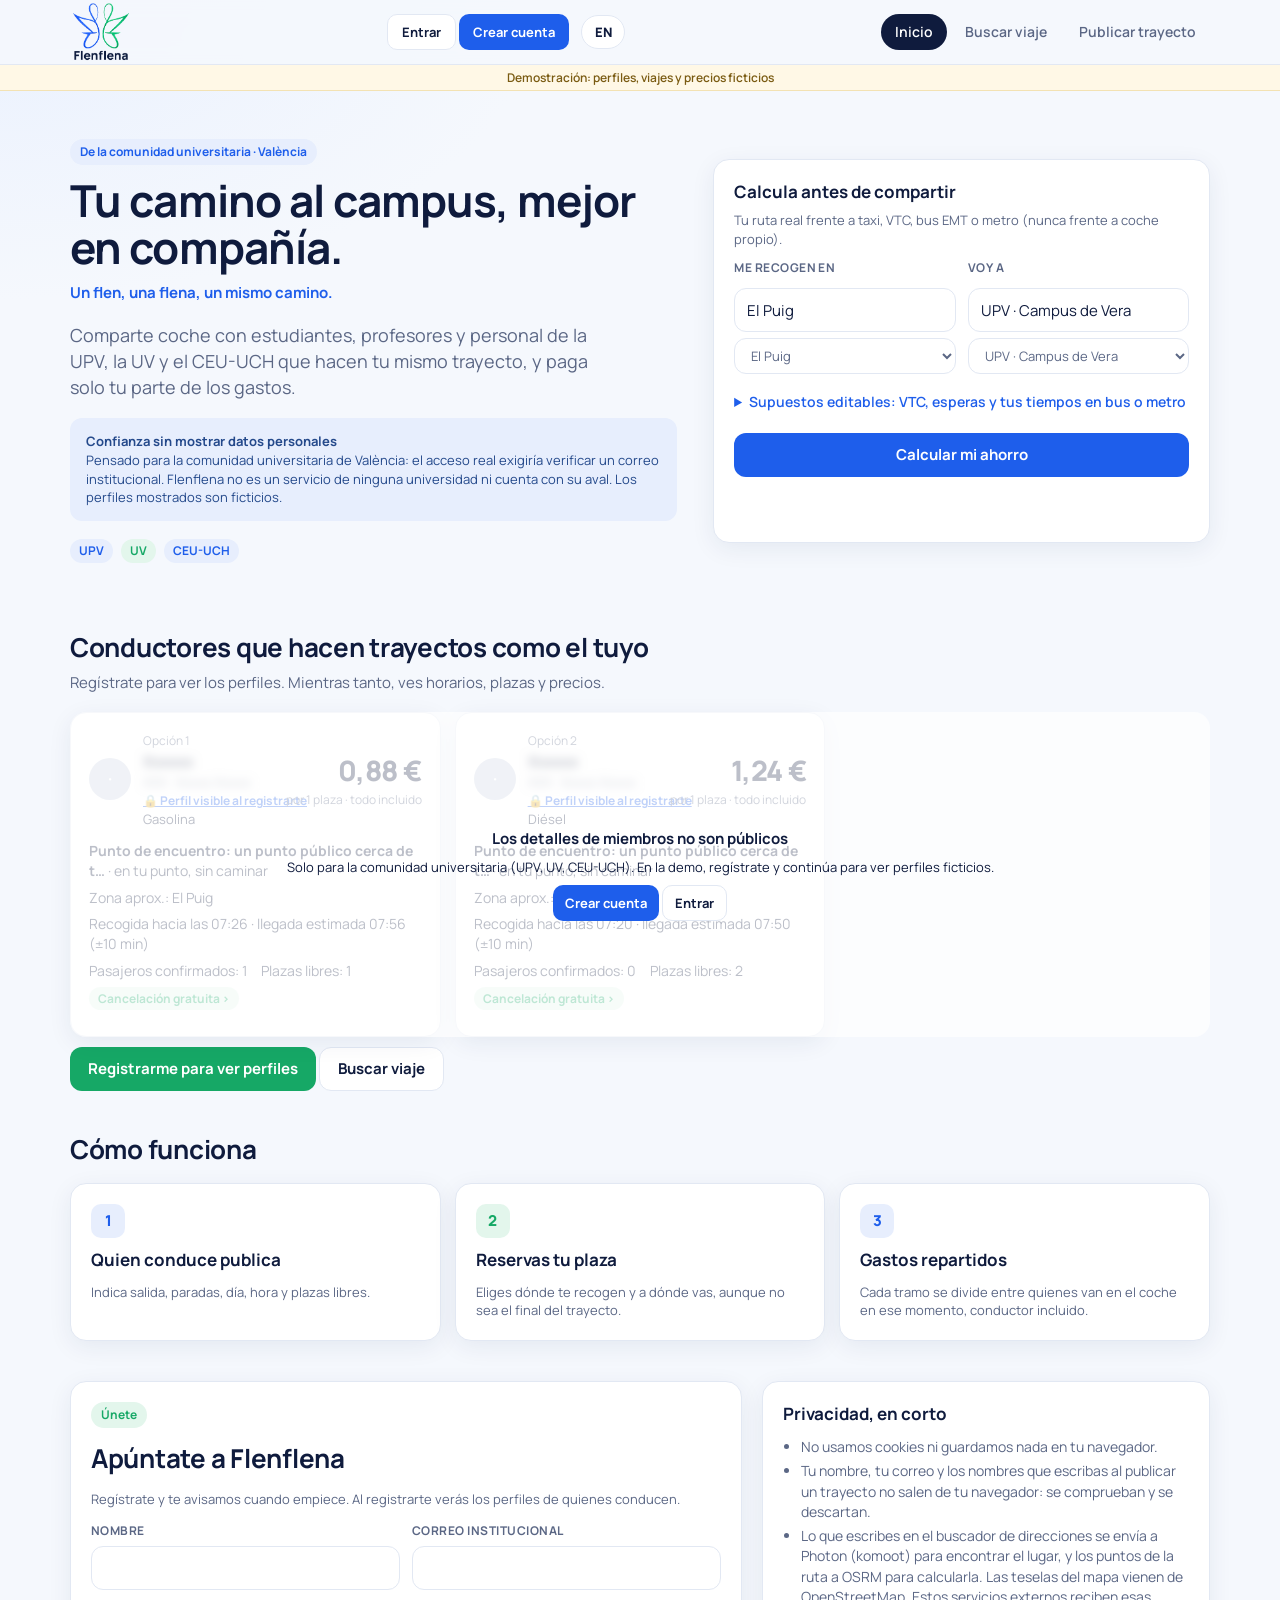
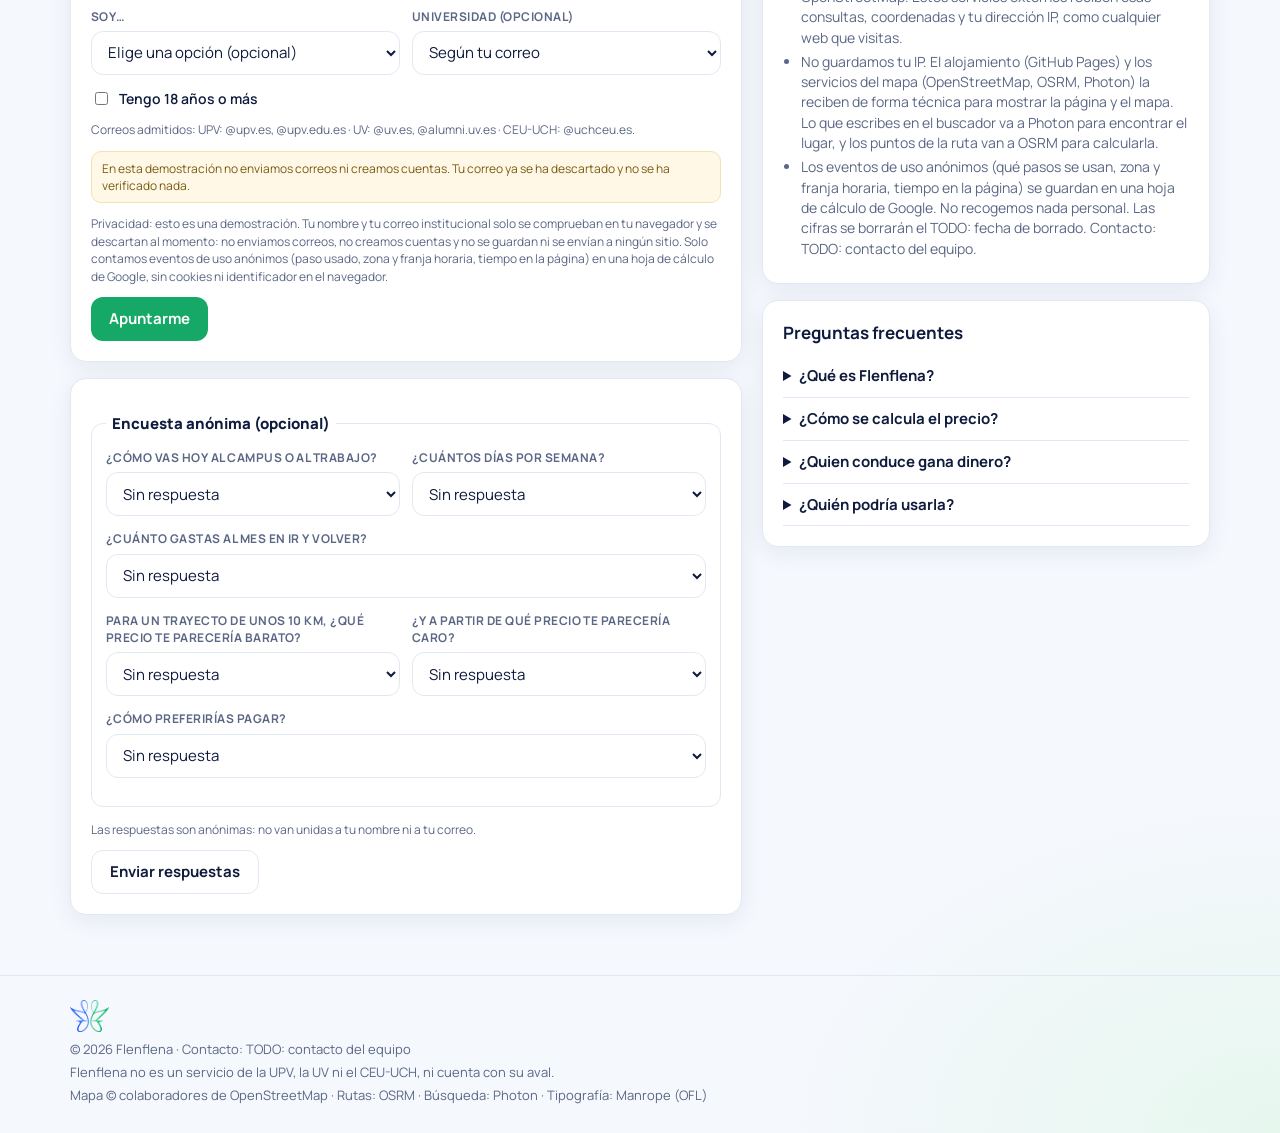
==== v3/index.html @ 14a5061c "Add v3 (simulated institutional sign-up, v2 metrics); remove v5 and v6" ====
<!DOCTYPE html>
<html lang="es">
<head>
<meta charset="utf-8">
<meta name="viewport" content="width=device-width, initial-scale=1">
<title>Flenflena · coche compartido universitario en València</title>
<link rel="icon" href="assets/flenflena_logo_v7.png" type="image/png">
<meta name="description" content="Comparte coche con la comunidad universitaria de la UPV, la UV y el CEU-UCH y paga solo tu parte del trayecto.">
<meta name="robots" content="noindex">
<meta name="referrer" content="strict-origin-when-cross-origin">
<link rel="stylesheet" href="assets/vendor/leaflet/leaflet.css">
<link rel="stylesheet" href="css/styles.css">
</head>
<body>

<div class="top">
  <header class="nav">
    <div class="wrap">
      <a class="brand" href="#inicio" aria-label="Flenflena">
        <img src="assets/flenflena_logo_v7_wordmark.png" alt="Flenflena" class="wm" width="62" height="62">
      </a>
      <div class="acct">
        <span id="acct-off"><button class="btn ghost sm" id="btn-login" type="button" data-i18n="login"></button> <button class="btn sm" id="btn-signup" type="button" data-i18n="signup"></button></span>
        <span id="acct-on" hidden><span class="chip g" data-i18n="session_demo"></span> <button class="btn ghost sm" id="btn-logout" type="button" data-i18n="logout"></button></span>
      </div>
      <button class="lang" id="langBtn" type="button"></button>
      <nav aria-label="Secciones">
        <a href="#inicio" data-v="inicio"><span class="long" data-i18n="nav_home"></span><span class="short" data-i18n="nav_home_s"></span></a>
        <a href="#buscar" data-v="buscar"><span class="long" data-i18n="nav_search"></span><span class="short" data-i18n="nav_search_s"></span></a>
        <a href="#publicar" data-v="publicar"><span class="long" data-i18n="nav_publish"></span><span class="short" data-i18n="nav_publish_s"></span></a>
      </nav>
    </div>
  </header>
  <div class="demobar"><div class="wrap" data-i18n="demo_label"></div></div>
</div>

<main>
<!-- ============ INICIO (visitantes) ============ -->
<section class="view" id="v-inicio">
  <div class="wrap">
    <div class="hero">
      <div>
        <span class="eyebrow" data-i18n="eyebrow"></span>
        <h1 data-i18n-html="hero_title"></h1>
        <p class="tagline" data-i18n-html="tagline"></p>
        <p class="lead" id="heroLead"></p>
        <div class="trustbox"><b data-i18n="trust_t"></b><br><span data-i18n="trust"></span></div>
        <div class="unis"><span class="chip">UPV</span><span class="chip g">UV</span><span class="chip">CEU-UCH</span></div>
      </div>
      <div class="card pad" id="calc">
        <h3 data-i18n="sv_title"></h3>
        <p class="small muted" style="margin:-4px 0 10px" data-i18n="sv_sub"></p>
        <div class="row">
          <div class="field addr"><label for="h-from" data-i18n="pick_me"></label>
            <input type="text" id="h-from" data-i18n-ph="ph_place" autocomplete="off" role="combobox" aria-autocomplete="list" aria-expanded="false">
            <select id="h-from-q" aria-label="Lugares frecuentes"></select></div>
          <div class="field addr"><label for="h-to" data-i18n="go_to"></label>
            <input type="text" id="h-to" data-i18n-ph="ph_place" autocomplete="off" role="combobox" aria-autocomplete="list" aria-expanded="false">
            <select id="h-to-q" aria-label="Lugares frecuentes"></select></div>
        </div>
        <details class="opt"><summary data-i18n="sv_opt"></summary>
          <div class="row3">
            <div class="field"><label for="h-vtc" data-i18n="sv_vtc_in"></label><input type="number" id="h-vtc" min="0" max="200" step="0.5" inputmode="decimal"></div>
            <div class="field"><label for="h-vtccoef" data-i18n="sv_vtc_coef"></label><input type="number" id="h-vtccoef" min="0.2" max="5" step="0.05" inputmode="decimal"></div>
            <div class="field"><label for="h-vtcwait" data-i18n="sv_vtc_wait"></label><input type="number" id="h-vtcwait" min="0" max="60" step="1" inputmode="numeric"></div>
            <div class="field"><label for="h-taxiwait" data-i18n="sv_taxi_wait"></label><input type="number" id="h-taxiwait" min="0" max="60" step="1" inputmode="numeric"></div>
            <div class="field"><label for="h-flenwait" data-i18n="sv_flen_wait"></label><input type="number" id="h-flenwait" min="0" max="60" step="1" inputmode="numeric"></div>
            <div class="field"><label for="h-emtmin" data-i18n="sv_emt_min"></label><input type="number" id="h-emtmin" min="1" max="240" step="1" inputmode="numeric"></div>
            <div class="field"><label for="h-metromin" data-i18n="sv_metro_min"></label><input type="number" id="h-metromin" min="1" max="240" step="1" inputmode="numeric"></div>
          </div>
        </details>
        <button class="btn block" id="h-calc" type="button" data-i18n="sv_btn"></button>
        <div class="status" id="h-status" aria-live="polite"></div>
        <div class="headline" id="h-head" aria-live="polite"></div>
        <div class="tiles" id="h-tiles" role="radiogroup"></div>
        <div id="h-out"></div>
      </div>
    </div>

    <h2 style="margin-top:36px" data-i18n="pv_title"></h2>
    <p class="sub" data-i18n="pv_sub"></p>
    <div class="lockwrap"><div class="preview" id="h-preview"></div>
      <div class="overlay" id="h-overlay"><b data-i18n="ov_t"></b><span class="small" data-i18n="ov_d"></span><span><button class="btn sm" type="button" data-act="signup" data-i18n="signup"></button> <button class="btn ghost sm" type="button" data-act="login" data-i18n="login"></button></span></div></div>
    <p style="margin-top:10px"><a class="btn g" href="#join" id="pv-join" data-i18n="pv_cta"></a> <a class="btn ghost" href="#buscar" data-i18n="pv_search"></a></p>

    <h2 style="margin-top:40px" data-i18n="how_title"></h2>
    <div class="steps">
      <div class="card pad step"><div class="k">1</div><h3 data-i18n="how1_t"></h3><p class="small muted" style="margin:0" data-i18n="how1_d"></p></div>
      <div class="card pad step"><div class="k">2</div><h3 data-i18n="how2_t"></h3><p class="small muted" style="margin:0" data-i18n="how2_d"></p></div>
      <div class="card pad step"><div class="k">3</div><h3 data-i18n="how3_t"></h3><p class="small muted" style="margin:0" data-i18n="how3_d"></p></div>
    </div>
    <div class="two">
      <div>
      <div class="card pad" id="join">
        <span class="eyebrow g" data-i18n="join_eyebrow"></span>
        <h2 data-i18n="join_title"></h2>
        <p class="small muted" data-i18n="join_sub"></p>
        <form id="joinForm" novalidate autocomplete="off">
          <div class="row">
            <div class="field"><label for="f-name" data-i18n="f_name"></label><input type="text" id="f-name" maxlength="80"><div class="err" id="e-name"></div></div>
            <div class="field"><label for="f-email" data-i18n="f_email_inst"></label><input type="email" id="f-email" maxlength="120"><div class="err" id="e-email"></div></div>
          </div>
          <div class="row">
            <div class="field"><label for="f-role" data-i18n="f_role"></label>
              <select id="f-role"><option value="" data-i18n="role_none"></option><option value="student" data-i18n="role_student"></option><option value="lecturer" data-i18n="role_teacher"></option><option value="staff" data-i18n="role_staff"></option><option value="na" data-i18n="role_na"></option></select></div>
            <div class="field"><label for="f-uni" data-i18n="f_uni"></label>
              <select id="f-uni"><option value="" data-i18n="uni_auto"></option><option value="upv">UPV</option><option value="uv">UV</option><option value="ceu">CEU-UCH</option></select></div>
          </div>
          <label class="check"><input type="checkbox" id="f-adult"> <span data-i18n="f_adult"></span></label>
          <div class="err" id="e-adult"></div>

          <p class="tiny muted" id="allow-list"></p>
          <p class="tiny policy" data-i18n="vf_demo"></p>
          <p class="tiny muted" data-i18n="join_privacy"></p>
          <button class="btn g" type="submit" data-i18n="submit"></button>
        </form>
</div>
        <div class="card pad" id="encuesta" style="margin-top:16px">
        <form id="surveyForm" novalidate autocomplete="off">
          <fieldset>
            <legend data-i18n="survey_title"></legend>
            <div class="row">
              <div class="field"><label for="q-mode" data-i18n="q_mode"></label>
                <select id="q-mode"><option value="" data-i18n="any"></option><option value="car_alone" data-i18n="mode_car_alone"></option><option value="car_shared" data-i18n="mode_car_shared"></option><option value="metro" data-i18n="mode_metro"></option><option value="bus" data-i18n="mode_bus"></option><option value="bike" data-i18n="mode_bike"></option><option value="walk" data-i18n="mode_walk"></option><option value="other" data-i18n="mode_other"></option></select></div>
              <div class="field"><label for="q-days" data-i18n="q_days"></label>
                <select id="q-days"><option value="" data-i18n="any"></option><option>1</option><option>2</option><option>3</option><option>4</option><option>5</option><option>6</option><option>7</option></select></div>
            </div>
            <div class="field"><label for="q-spend" data-i18n="q_spend"></label>
              <select id="q-spend"><option value="" data-i18n="any"></option><option value="lt20" data-i18n="spend_lt20"></option><option value="20_40" data-i18n="spend_20_40"></option><option value="40_70" data-i18n="spend_40_70"></option><option value="70_100" data-i18n="spend_70_100"></option><option value="gt100" data-i18n="spend_gt100"></option><option value="dk" data-i18n="spend_dk"></option></select></div>
            <div class="row">
              <div class="field"><label for="q-cheap" data-i18n="q_cheap"></label>
                <select id="q-cheap" class="pricesel"></select></div>
              <div class="field"><label for="q-exp" data-i18n="q_expensive"></label>
                <select id="q-exp" class="pricesel"></select></div>
            </div>
            <div class="field"><label for="q-pay" data-i18n="q_pay"></label>
              <select id="q-pay"><option value="" data-i18n="any"></option><option value="trip" data-i18n="pay_trip"></option><option value="pass" data-i18n="pay_pass"></option><option value="any" data-i18n="pay_any"></option></select></div>
          </fieldset>
          <p class="tiny muted" data-i18n="survey_note"></p>
          <button class="btn ghost" type="submit" data-i18n="survey_submit"></button>
          <div class="ok" id="s-thanks" hidden data-i18n="survey_thanks"></div>
        </form>
        </div>
      </div>
      <div>
        <div class="card pad privacy" id="privacidad">
          <h3 data-i18n="privacy_title"></h3>
          <ul><li data-i18n="p1"></li><li data-i18n="p2"></li><li data-i18n="p3"></li><li data-i18n="p4"></li><li data-i18n="p5"></li></ul>
        </div>
        <div class="card pad faq" style="margin-top:16px">
          <h3 data-i18n="faq_title"></h3>
          <details><summary data-i18n="faq1_q"></summary><p data-i18n="faq1_a"></p></details>
          <details><summary data-i18n="faq2_q"></summary><p data-i18n="faq2_a"></p></details>
          <details><summary data-i18n="faq3_q"></summary><p data-i18n="faq3_a"></p></details>
          <details><summary data-i18n="faq4_q"></summary><p data-i18n="faq4_a"></p></details>
        </div>
      </div>
    </div>
  </div>
</section>

<!-- ============ BUSCAR ============ -->
<section class="view" id="v-buscar">
  <div class="wrap">
    <span class="eyebrow g" data-i18n="rider"></span>
    <h2 data-i18n="s_title"></h2>
    <p class="sub" data-i18n="s_sub"></p>
    <div class="card pad">
      <div class="searchbar">
        <div class="field addr" data-addr="s-from"><label for="s-from" data-i18n="pick_me"></label>
          <input type="text" id="s-from" data-i18n-ph="ph_place" autocomplete="off" role="combobox" aria-autocomplete="list" aria-expanded="false">
          <select id="s-from-q" aria-label="Lugares frecuentes"></select></div>
        <div class="field addr" data-addr="s-to"><label for="s-to" data-i18n="go_to"></label>
          <input type="text" id="s-to" data-i18n-ph="ph_place" autocomplete="off" role="combobox" aria-autocomplete="list" aria-expanded="false">
          <select id="s-to-q" aria-label="Lugares frecuentes"></select></div>
      </div>
      <div class="searchbar2">
        <div class="field"><label for="s-date" data-i18n="date"></label><input type="date" id="s-date"></div>
        <div class="field"><label for="s-mode" data-i18n="time_mode"></label><select id="s-mode"><option value="arrive" data-i18n="mode_arrive"></option><option value="depart" data-i18n="mode_depart"></option></select></div>
        <div class="field"><label for="s-time" data-i18n="time"></label><input type="time" id="s-time" value="08:00" step="300"></div>
        <div class="field"><label for="s-seats" data-i18n="seats"></label><select id="s-seats"><option>1</option><option>2</option><option>3</option></select></div>
        <button class="btn" id="s-go" type="button" data-i18n="search"></button>
      </div>
      <p class="tiny muted" id="s-modenote" style="margin:4px 0 0"></p>
      <div class="repeat">
        <label class="check"><input type="checkbox" id="s-repeat"> <span data-i18n="repeat"></span></label>
        <div id="s-repeat-box" hidden>
          <div class="row">
            <div class="field"><label for="s-rfrom" data-i18n="r_from"></label><input type="date" id="s-rfrom"></div>
            <div class="field"><label for="s-rto" data-i18n="r_to"></label><input type="date" id="s-rto"></div>
          </div>
          <div class="days" id="s-days"></div>
          <p class="tiny muted" id="s-rsum"></p>
        </div>
      </div>
      <div class="filters"><button type="button" class="chipbtn" id="s-women" aria-pressed="false" data-i18n="f_women"></button> <span class="tiny muted" data-i18n="f_women_note"></span></div>
      <div class="clickset"><span data-i18n="click_sets"></span>
        <label><input type="radio" name="s-click" value="from" checked> <span data-i18n="pickup"></span></label>
        <label><input type="radio" name="s-click" value="to"> <span data-i18n="destination"></span></label>
      </div>
      <div class="status" id="s-status" aria-live="polite"></div>
    </div>

    <div class="grid2 buscar" style="margin-top:20px">
      <div class="col-results">
        <div id="s-summary" class="small muted"></div>
        <div class="card pad lockbar" id="s-lockbar"><b data-i18n="ov_t"></b> <span class="small" data-i18n="ov_d"></span> <button class="btn sm" type="button" data-act="signup" data-i18n="signup"></button> <button class="btn ghost sm" type="button" data-act="login" data-i18n="login"></button></div>
        <div class="results" id="results"></div>
      </div>
      <div class="sticky">
        <div class="card pad" id="s-mapcard">
          <h3 id="map-title" data-i18n="map_title"></h3>
          <div id="s-map" class="mapbox"></div>
          <div class="legend">
            <span><i class="dot" style="background:var(--ink)"></i><span data-i18n="lg_driver"></span></span>
            <span><i class="dot" style="background:var(--green)"></i><span data-i18n="lg_pickups"></span></span>
            <span><i class="dot" style="background:var(--orange)"></i><span data-i18n="lg_you"></span></span>
            <span><i class="dot" style="background:var(--blue)"></i><span data-i18n="lg_dest"></span></span>
          </div>
          <div class="tiny muted" id="s-routing" style="margin-top:6px"></div>
        </div>
        <div class="card pad" id="s-break" style="margin-top:16px"></div>
      </div>
    </div>
  </div>
</section>

<!-- ============ PUBLICAR ============ -->
<section class="view" id="v-publicar">
  <div class="wrap">
    <span class="eyebrow" data-i18n="driver"></span>
    <h2 data-i18n="p_title"></h2>
    <p class="sub" data-i18n="p_sub"></p>

    <div class="grid2 publicar">
      <div class="col-left">
        <div class="card pad" id="p-card1">
          <h3 data-i18n="p_step1"></h3>
          <div class="stoplist" id="p-stops"></div>
          <button class="btn ghost sm" id="p-addstop" type="button" style="margin-top:10px" data-i18n="p_addstop"></button>
          <div class="clickset"><label for="p-click" data-i18n="click_sets"></label><select id="p-click"></select></div>
          <div class="row" style="margin-top:16px">
            <div class="field"><label for="p-time" data-i18n="depart_at"></label><input type="time" id="p-time" value="07:45" step="300"></div>
            <div class="field"><label for="p-cap" data-i18n="p_cap"></label><select id="p-cap"><option>1</option><option>2</option><option selected>3</option><option>4</option></select></div>
          </div>
          <div class="row">
            <div class="field"><label for="p-date" data-i18n="date"></label><input type="date" id="p-date"></div>
            <div class="field"><label for="p-car" data-i18n="drivetrain"></label><select id="p-car" class="carsel"></select></div>
          </div>
          <div class="status" id="p-status" aria-live="polite"></div>
        </div>

        <div class="card pad" style="margin-top:16px" id="p-card2">
          <h3 data-i18n="p_step2"></h3>
          <p class="small muted" style="margin:-4px 0 12px" data-i18n="p_step2_sub"></p>
          <div class="paxrow tiny muted" style="font-weight:700;text-transform:uppercase;margin-bottom:6px"><span data-i18n="p_name"></span><span data-i18n="p_up"></span><span data-i18n="p_down"></span><span></span></div>
          <div class="stoplist" id="p-pax"></div>
          <button class="btn ghost sm" id="p-addpax" type="button" style="margin-top:10px" data-i18n="p_addpax"></button>
          <div id="p-warn"></div>
        </div>

        <div class="card pad" style="margin-top:16px" id="p-card3">
          <h3 data-i18n="p_step3"></h3>
          <div class="legs" id="p-legs"></div>
        </div>
      </div>

      <div class="sticky">
        <div class="card pad" id="p-mapcard">
          <h3 data-i18n="p_map"></h3>
          <div id="p-map" class="mapbox"></div>
          <div class="tiny muted" id="p-routing" style="margin-top:6px"></div>
        </div>
        <div class="card pad" style="margin-top:16px" id="p-break"></div>
        <button class="btn g block" id="p-publish" type="button" style="margin-top:16px" data-i18n="p_publish"></button>
      </div>
    </div>
  </div>
</section>

</main>

<footer><div class="wrap">
  <img src="assets/flenflena_logo_v7.png" alt="Flenflena" class="foot-logo" width="40" height="32">
  <p data-i18n="footer"></p>
  <p data-i18n="footer_disclaimer"></p>
  <p data-i18n="footer_credits"></p>
</div></footer>

<div class="modal" id="modal" role="dialog" aria-modal="true" aria-labelledby="modal-h"><div class="card" id="modal-body"></div></div>

<script src="assets/vendor/leaflet/leaflet.js"></script>
<script src="js/mapinput.js"></script>
<script src="js/config.js"></script>
<script src="js/i18n.js"></script>
<script src="js/i18n-extra.js"></script>
<script src="js/track.js"></script>
<script src="js/auth.js"></script>
<script src="js/fare.js"></script>
<script src="js/savings.js"></script>
<script src="js/app.js"></script>
</body>
</html>
---- v3/assets/vendor/leaflet/leaflet.css ----
/* required styles */

.leaflet-pane,
.leaflet-tile,
.leaflet-marker-icon,
.leaflet-marker-shadow,
.leaflet-tile-container,
.leaflet-pane > svg,
.leaflet-pane > canvas,
.leaflet-zoom-box,
.leaflet-image-layer,
.leaflet-layer {
	position: absolute;
	left: 0;
	top: 0;
	}
.leaflet-container {
	overflow: hidden;
	}
.leaflet-tile,
.leaflet-marker-icon,
.leaflet-marker-shadow {
	-webkit-user-select: none;
	   -moz-user-select: none;
	        user-select: none;
	  -webkit-user-drag: none;
	}
/* Prevents IE11 from highlighting tiles in blue */
.leaflet-tile::selection {
	background: transparent;
}
/* Safari renders non-retina tile on retina better with this, but Chrome is worse */
.leaflet-safari .leaflet-tile {
	image-rendering: -webkit-optimize-contrast;
	}
/* hack that prevents hw layers "stretching" when loading new tiles */
.leaflet-safari .leaflet-tile-container {
	width: 1600px;
	height: 1600px;
	-webkit-transform-origin: 0 0;
	}
.leaflet-marker-icon,
.leaflet-marker-shadow {
	display: block;
	}
/* .leaflet-container svg: reset svg max-width decleration shipped in Joomla! (joomla.org) 3.x */
/* .leaflet-container img: map is broken in FF if you have max-width: 100% on tiles */
.leaflet-container .leaflet-overlay-pane svg {
	max-width: none !important;
	max-height: none !important;
	}
.leaflet-container .leaflet-marker-pane img,
.leaflet-container .leaflet-shadow-pane img,
.leaflet-container .leaflet-tile-pane img,
.leaflet-container img.leaflet-image-layer,
.leaflet-container .leaflet-tile {
	max-width: none !important;
	max-height: none !important;
	width: auto;
	padding: 0;
	}

.leaflet-container img.leaflet-tile {
	/* See: https://bugs.chromium.org/p/chromium/issues/detail?id=600120 */
	mix-blend-mode: plus-lighter;
}

.leaflet-container.leaflet-touch-zoom {
	-ms-touch-action: pan-x pan-y;
	touch-action: pan-x pan-y;
	}
.leaflet-container.leaflet-touch-drag {
	-ms-touch-action: pinch-zoom;
	/* Fallback for FF which doesn't support pinch-zoom */
	touch-action: none;
	touch-action: pinch-zoom;
}
.leaflet-container.leaflet-touch-drag.leaflet-touch-zoom {
	-ms-touch-action: none;
	touch-action: none;
}
.leaflet-container {
	-webkit-tap-highlight-color: transparent;
}
.leaflet-container a {
	-webkit-tap-highlight-color: rgba(51, 181, 229, 0.4);
}
.leaflet-tile {
	filter: inherit;
	visibility: hidden;
	}
.leaflet-tile-loaded {
	visibility: inherit;
	}
.leaflet-zoom-box {
	width: 0;
	height: 0;
	-moz-box-sizing: border-box;
	     box-sizing: border-box;
	z-index: 800;
	}
/* workaround for https://bugzilla.mozilla.org/show_bug.cgi?id=888319 */
.leaflet-overlay-pane svg {
	-moz-user-select: none;
	}

.leaflet-pane         { z-index: 400; }

.leaflet-tile-pane    { z-index: 200; }
.leaflet-overlay-pane { z-index: 400; }
.leaflet-shadow-pane  { z-index: 500; }
.leaflet-marker-pane  { z-index: 600; }
.leaflet-tooltip-pane   { z-index: 650; }
.leaflet-popup-pane   { z-index: 700; }

.leaflet-map-pane canvas { z-index: 100; }
.leaflet-map-pane svg    { z-index: 200; }

.leaflet-vml-shape {
	width: 1px;
	height: 1px;
	}
.lvml {
	behavior: url(#default#VML);
	display: inline-block;
	position: absolute;
	}


/* control positioning */

.leaflet-control {
	position: relative;
	z-index: 800;
	pointer-events: visiblePainted; /* IE 9-10 doesn't have auto */
	pointer-events: auto;
	}
.leaflet-top,
.leaflet-bottom {
	position: absolute;
	z-index: 1000;
	pointer-events: none;
	}
.leaflet-top {
	top: 0;
	}
.leaflet-right {
	right: 0;
	}
.leaflet-bottom {
	bottom: 0;
	}
.leaflet-left {
	left: 0;
	}
.leaflet-control {
	float: left;
	clear: both;
	}
.leaflet-right .leaflet-control {
	float: right;
	}
.leaflet-top .leaflet-control {
	margin-top: 10px;
	}
.leaflet-bottom .leaflet-control {
	margin-bottom: 10px;
	}
.leaflet-left .leaflet-control {
	margin-left: 10px;
	}
.leaflet-right .leaflet-control {
	margin-right: 10px;
	}


/* zoom and fade animations */

.leaflet-fade-anim .leaflet-popup {
	opacity: 0;
	-webkit-transition: opacity 0.2s linear;
	   -moz-transition: opacity 0.2s linear;
	        transition: opacity 0.2s linear;
	}
.leaflet-fade-anim .leaflet-map-pane .leaflet-popup {
	opacity: 1;
	}
.leaflet-zoom-animated {
	-webkit-transform-origin: 0 0;
	    -ms-transform-origin: 0 0;
	        transform-origin: 0 0;
	}
svg.leaflet-zoom-animated {
	will-change: transform;
}

.leaflet-zoom-anim .leaflet-zoom-animated {
	-webkit-transition: -webkit-transform 0.25s cubic-bezier(0,0,0.25,1);
	   -moz-transition:    -moz-transform 0.25s cubic-bezier(0,0,0.25,1);
	        transition:         transform 0.25s cubic-bezier(0,0,0.25,1);
	}
.leaflet-zoom-anim .leaflet-tile,
.leaflet-pan-anim .leaflet-tile {
	-webkit-transition: none;
	   -moz-transition: none;
	        transition: none;
	}

.leaflet-zoom-anim .leaflet-zoom-hide {
	visibility: hidden;
	}


/* cursors */

.leaflet-interactive {
	cursor: pointer;
	}
.leaflet-grab {
	cursor: -webkit-grab;
	cursor:    -moz-grab;
	cursor:         grab;
	}
.leaflet-crosshair,
.leaflet-crosshair .leaflet-interactive {
	cursor: crosshair;
	}
.leaflet-popup-pane,
.leaflet-control {
	cursor: auto;
	}
.leaflet-dragging .leaflet-grab,
.leaflet-dragging .leaflet-grab .leaflet-interactive,
.leaflet-dragging .leaflet-marker-draggable {
	cursor: move;
	cursor: -webkit-grabbing;
	cursor:    -moz-grabbing;
	cursor:         grabbing;
	}

/* marker & overlays interactivity */
.leaflet-marker-icon,
.leaflet-marker-shadow,
.leaflet-image-layer,
.leaflet-pane > svg path,
.leaflet-tile-container {
	pointer-events: none;
	}

.leaflet-marker-icon.leaflet-interactive,
.leaflet-image-layer.leaflet-interactive,
.leaflet-pane > svg path.leaflet-interactive,
svg.leaflet-image-layer.leaflet-interactive path {
	pointer-events: visiblePainted; /* IE 9-10 doesn't have auto */
	pointer-events: auto;
	}

/* visual tweaks */

.leaflet-container {
	background: #ddd;
	outline-offset: 1px;
	}
.leaflet-container a {
	color: #0078A8;
	}
.leaflet-zoom-box {
	border: 2px dotted #38f;
	background: rgba(255,255,255,0.5);
	}


/* general typography */
.leaflet-container {
	font-family: "Helvetica Neue", Arial, Helvetica, sans-serif;
	font-size: 12px;
	font-size: 0.75rem;
	line-height: 1.5;
	}


/* general toolbar styles */

.leaflet-bar {
	box-shadow: 0 1px 5px rgba(0,0,0,0.65);
	border-radius: 4px;
	}
.leaflet-bar a {
	background-color: #fff;
	border-bottom: 1px solid #ccc;
	width: 26px;
	height: 26px;
	line-height: 26px;
	display: block;
	text-align: center;
	text-decoration: none;
	color: black;
	}
.leaflet-bar a,
.leaflet-control-layers-toggle {
	background-position: 50% 50%;
	background-repeat: no-repeat;
	display: block;
	}
.leaflet-bar a:hover,
.leaflet-bar a:focus {
	background-color: #f4f4f4;
	}
.leaflet-bar a:first-child {
	border-top-left-radius: 4px;
	border-top-right-radius: 4px;
	}
.leaflet-bar a:last-child {
	border-bottom-left-radius: 4px;
	border-bottom-right-radius: 4px;
	border-bottom: none;
	}
.leaflet-bar a.leaflet-disabled {
	cursor: default;
	background-color: #f4f4f4;
	color: #bbb;
	}

.leaflet-touch .leaflet-bar a {
	width: 30px;
	height: 30px;
	line-height: 30px;
	}
.leaflet-touch .leaflet-bar a:first-child {
	border-top-left-radius: 2px;
	border-top-right-radius: 2px;
	}
.leaflet-touch .leaflet-bar a:last-child {
	border-bottom-left-radius: 2px;
	border-bottom-right-radius: 2px;
	}

/* zoom control */

.leaflet-control-zoom-in,
.leaflet-control-zoom-out {
	font: bold 18px 'Lucida Console', Monaco, monospace;
	text-indent: 1px;
	}

.leaflet-touch .leaflet-control-zoom-in, .leaflet-touch .leaflet-control-zoom-out  {
	font-size: 22px;
	}


/* layers control */

.leaflet-control-layers {
	box-shadow: 0 1px 5px rgba(0,0,0,0.4);
	background: #fff;
	border-radius: 5px;
	}
.leaflet-control-layers-toggle {
	background-image: url(images/layers.png);
	width: 36px;
	height: 36px;
	}
.leaflet-retina .leaflet-control-layers-toggle {
	background-image: url(images/layers-2x.png);
	background-size: 26px 26px;
	}
.leaflet-touch .leaflet-control-layers-toggle {
	width: 44px;
	height: 44px;
	}
.leaflet-control-layers .leaflet-control-layers-list,
.leaflet-control-layers-expanded .leaflet-control-layers-toggle {
	display: none;
	}
.leaflet-control-layers-expanded .leaflet-control-layers-list {
	display: block;
	position: relative;
	}
.leaflet-control-layers-expanded {
	padding: 6px 10px 6px 6px;
	color: #333;
	background: #fff;
	}
.leaflet-control-layers-scrollbar {
	overflow-y: scroll;
	overflow-x: hidden;
	padding-right: 5px;
	}
.leaflet-control-layers-selector {
	margin-top: 2px;
	position: relative;
	top: 1px;
	}
.leaflet-control-layers label {
	display: block;
	font-size: 13px;
	font-size: 1.08333em;
	}
.leaflet-control-layers-separator {
	height: 0;
	border-top: 1px solid #ddd;
	margin: 5px -10px 5px -6px;
	}

/* Default icon URLs */
.leaflet-default-icon-path { /* used only in path-guessing heuristic, see L.Icon.Default */
	background-image: url(images/marker-icon.png);
	}


/* attribution and scale controls */

.leaflet-container .leaflet-control-attribution {
	background: #fff;
	background: rgba(255, 255, 255, 0.8);
	margin: 0;
	}
.leaflet-control-attribution,
.leaflet-control-scale-line {
	padding: 0 5px;
	color: #333;
	line-height: 1.4;
	}
.leaflet-control-attribution a {
	text-decoration: none;
	}
.leaflet-control-attribution a:hover,
.leaflet-control-attribution a:focus {
	text-decoration: underline;
	}
.leaflet-attribution-flag {
	display: inline !important;
	vertical-align: baseline !important;
	width: 1em;
	height: 0.6669em;
	}
.leaflet-left .leaflet-control-scale {
	margin-left: 5px;
	}
.leaflet-bottom .leaflet-control-scale {
	margin-bottom: 5px;
	}
.leaflet-control-scale-line {
	border: 2px solid #777;
	border-top: none;
	line-height: 1.1;
	padding: 2px 5px 1px;
	white-space: nowrap;
	-moz-box-sizing: border-box;
	     box-sizing: border-box;
	background: rgba(255, 255, 255, 0.8);
	text-shadow: 1px 1px #fff;
	}
.leaflet-control-scale-line:not(:first-child) {
	border-top: 2px solid #777;
	border-bottom: none;
	margin-top: -2px;
	}
.leaflet-control-scale-line:not(:first-child):not(:last-child) {
	border-bottom: 2px solid #777;
	}

.leaflet-touch .leaflet-control-attribution,
.leaflet-touch .leaflet-control-layers,
.leaflet-touch .leaflet-bar {
	box-shadow: none;
	}
.leaflet-touch .leaflet-control-layers,
.leaflet-touch .leaflet-bar {
	border: 2px solid rgba(0,0,0,0.2);
	background-clip: padding-box;
	}


/* popup */

.leaflet-popup {
	position: absolute;
	text-align: center;
	margin-bottom: 20px;
	}
.leaflet-popup-content-wrapper {
	padding: 1px;
	text-align: left;
	border-radius: 12px;
	}
.leaflet-popup-content {
	margin: 13px 24px 13px 20px;
	line-height: 1.3;
	font-size: 13px;
	font-size: 1.08333em;
	min-height: 1px;
	}
.leaflet-popup-content p {
	margin: 17px 0;
	margin: 1.3em 0;
	}
.leaflet-popup-tip-container {
	width: 40px;
	height: 20px;
	position: absolute;
	left: 50%;
	margin-top: -1px;
	margin-left: -20px;
	overflow: hidden;
	pointer-events: none;
	}
.leaflet-popup-tip {
	width: 17px;
	height: 17px;
	padding: 1px;

	margin: -10px auto 0;
	pointer-events: auto;

	-webkit-transform: rotate(45deg);
	   -moz-transform: rotate(45deg);
	    -ms-transform: rotate(45deg);
	        transform: rotate(45deg);
	}
.leaflet-popup-content-wrapper,
.leaflet-popup-tip {
	background: white;
	color: #333;
	box-shadow: 0 3px 14px rgba(0,0,0,0.4);
	}
.leaflet-container a.leaflet-popup-close-button {
	position: absolute;
	top: 0;
	right: 0;
	border: none;
	text-align: center;
	width: 24px;
	height: 24px;
	font: 16px/24px Tahoma, Verdana, sans-serif;
	color: #757575;
	text-decoration: none;
	background: transparent;
	}
.leaflet-container a.leaflet-popup-close-button:hover,
.leaflet-container a.leaflet-popup-close-button:focus {
	color: #585858;
	}
.leaflet-popup-scrolled {
	overflow: auto;
	}

.leaflet-oldie .leaflet-popup-content-wrapper {
	-ms-zoom: 1;
	}
.leaflet-oldie .leaflet-popup-tip {
	width: 24px;
	margin: 0 auto;

	-ms-filter: "progid:DXImageTransform.Microsoft.Matrix(M11=0.70710678, M12=0.70710678, M21=-0.70710678, M22=0.70710678)";
	filter: progid:DXImageTransform.Microsoft.Matrix(M11=0.70710678, M12=0.70710678, M21=-0.70710678, M22=0.70710678);
	}

.leaflet-oldie .leaflet-control-zoom,
.leaflet-oldie .leaflet-control-layers,
.leaflet-oldie .leaflet-popup-content-wrapper,
.leaflet-oldie .leaflet-popup-tip {
	border: 1px solid #999;
	}


/* div icon */

.leaflet-div-icon {
	background: #fff;
	border: 1px solid #666;
	}


/* Tooltip */
/* Base styles for the element that has a tooltip */
.leaflet-tooltip {
	position: absolute;
	padding: 6px;
	background-color: #fff;
	border: 1px solid #fff;
	border-radius: 3px;
	color: #222;
	white-space: nowrap;
	-webkit-user-select: none;
	-moz-user-select: none;
	-ms-user-select: none;
	user-select: none;
	pointer-events: none;
	box-shadow: 0 1px 3px rgba(0,0,0,0.4);
	}
.leaflet-tooltip.leaflet-interactive {
	cursor: pointer;
	pointer-events: auto;
	}
.leaflet-tooltip-top:before,
.leaflet-tooltip-bottom:before,
.leaflet-tooltip-left:before,
.leaflet-tooltip-right:before {
	position: absolute;
	pointer-events: none;
	border: 6px solid transparent;
	background: transparent;
	content: "";
	}

/* Directions */

.leaflet-tooltip-bottom {
	margin-top: 6px;
}
.leaflet-tooltip-top {
	margin-top: -6px;
}
.leaflet-tooltip-bottom:before,
.leaflet-tooltip-top:before {
	left: 50%;
	margin-left: -6px;
	}
.leaflet-tooltip-top:before {
	bottom: 0;
	margin-bottom: -12px;
	border-top-color: #fff;
	}
.leaflet-tooltip-bottom:before {
	top: 0;
	margin-top: -12px;
	margin-left: -6px;
	border-bottom-color: #fff;
	}
.leaflet-tooltip-left {
	margin-left: -6px;
}
.leaflet-tooltip-right {
	margin-left: 6px;
}
.leaflet-tooltip-left:before,
.leaflet-tooltip-right:before {
	top: 50%;
	margin-top: -6px;
	}
.leaflet-tooltip-left:before {
	right: 0;
	margin-right: -12px;
	border-left-color: #fff;
	}
.leaflet-tooltip-right:before {
	left: 0;
	margin-left: -12px;
	border-right-color: #fff;
	}

/* Printing */

@media print {
	/* Prevent printers from removing background-images of controls. */
	.leaflet-control {
		-webkit-print-color-adjust: exact;
		print-color-adjust: exact;
		}
	}
---- v3/css/styles.css ----
/* Flenflena v2 · basado en el diseño del borrador del equipo */
@font-face{font-family:"Manrope";src:url("../assets/fonts/manrope-latin.woff2") format("woff2");font-weight:200 800;font-display:swap;unicode-range:U+0000-00FF,U+0131,U+0152-0153,U+02BB-02BC,U+02C6,U+02DA,U+02DC,U+0304,U+0308,U+0329,U+2000-206F,U+20AC,U+2122,U+2191,U+2193,U+2212,U+2215,U+FEFF,U+FFFD}
@font-face{font-family:"Manrope";src:url("../assets/fonts/manrope-latin-ext.woff2") format("woff2");font-weight:200 800;font-display:swap;unicode-range:U+0100-02BA,U+02BD-02C5,U+02C7-02CC,U+02CE-02D7,U+02DD-02FF,U+0304,U+0308,U+0329,U+1D00-1DBF,U+1E00-1E9F,U+1EF2-1EFF,U+2020,U+20A0-20AB,U+20AD-20C0,U+2113,U+2C60-2C7F,U+A720-A7FF}
:root{
  --blue:#1E5EEB; --blue-2:#E7EEFD; --green:#16A866; --green-2:#E3F6EC;
  --ink:#0F1B3D; --muted:#5B6785; --line:#E2E8F3; --bg:#F5F8FD; --card:#fff;
  --orange:#F07B2E; --r:16px; --shadow:0 6px 24px rgba(20,40,90,.07);
}
*{box-sizing:border-box}
html,body{margin:0}
html{scroll-padding-top:130px}
body{font-family:Manrope,system-ui,-apple-system,"Segoe UI",sans-serif;color:var(--ink);background:
  radial-gradient(900px 500px at 0% 0%, #EAF1FE 0%, transparent 60%),
  radial-gradient(900px 600px at 100% 100%, #E6F7EE 0%, transparent 55%), var(--bg);min-height:100vh;font-size:15px;line-height:1.45}
a{color:var(--blue)}
button,input,select{font:inherit;color:inherit}
.wrap{max-width:1180px;margin:0 auto;padding:0 20px}
.sr{position:absolute;width:1px;height:1px;overflow:hidden;clip:rect(0 0 0 0);white-space:nowrap}

/* banner + cabecera (fijos) */
.top{position:sticky;top:0;z-index:30}
.banner{background:var(--ink);color:#fff;font-size:13px}
.banner .wrap{display:flex;gap:6px 16px;flex-wrap:wrap;align-items:center;justify-content:space-between;padding-top:7px;padding-bottom:7px}
.banner b{font-weight:700}
.banner .team{opacity:.8}
header.nav{background:rgba(245,248,253,.92);backdrop-filter:blur(10px);border-bottom:1px solid var(--line)}
.nav .wrap{display:flex;align-items:center;gap:14px;height:64px}
.brand{display:flex;align-items:center;gap:10px;font-weight:800;font-size:20px;text-decoration:none;color:var(--ink)}
.brand svg{width:36px;height:36px}
.nav nav{display:flex;gap:4px;margin-left:auto}
.nav nav a{padding:8px 14px;border-radius:999px;text-decoration:none;color:var(--muted);font-weight:600;font-size:14px;white-space:nowrap}
.nav nav a.on{background:var(--ink);color:#fff}
.nav nav a:not(.on):hover{background:#fff;color:var(--ink)}
.demo-tag{font-size:11px;font-weight:700;color:var(--orange);background:#FFF1E7;border-radius:999px;padding:4px 10px;white-space:nowrap}
.lang{height:34px;min-width:44px;border-radius:999px;border:1px solid var(--line);background:#fff;font-weight:800;font-size:13px;cursor:pointer}
.nav .short{display:none}

/* genérico */
.view{display:none;padding:28px 0 60px}
.view.on{display:block}
.card{background:var(--card);border:1px solid var(--line);border-radius:var(--r);box-shadow:var(--shadow)}
.pad{padding:20px}
h1{font-size:44px;line-height:1.08;margin:0 0 14px;letter-spacing:-.02em}
h2{font-size:26px;margin:0 0 6px;letter-spacing:-.01em}
h3{font-size:17px;margin:0 0 10px}
.sub{color:var(--muted);margin:0 0 18px}
.eyebrow{display:inline-block;font-size:12px;font-weight:700;color:var(--blue);background:var(--blue-2);padding:4px 10px;border-radius:999px;margin-bottom:12px}
.eyebrow.g{color:var(--green);background:var(--green-2)}
label,.lbl{display:block;font-size:12px;font-weight:700;color:var(--muted);margin:0 0 6px;text-transform:uppercase;letter-spacing:.04em}
.field{margin-bottom:14px;position:relative;min-width:0}
select,input[type=text],input[type=time],input[type=number],input[type=email]{width:100%;height:44px;border:1px solid var(--line);border-radius:12px;padding:0 12px;background:#fff;outline:none;min-width:0}
input[type=time]{min-width:130px;font-variant-numeric:tabular-nums}
select:focus,input:focus{border-color:var(--blue);box-shadow:0 0 0 3px var(--blue-2)}
input.bad{border-color:#D14343}
.row{display:grid;grid-template-columns:1fr 1fr;gap:12px}
.btn{display:inline-flex;align-items:center;justify-content:center;gap:8px;height:44px;padding:0 18px;border-radius:12px;border:0;background:var(--blue);color:#fff;font-weight:700;cursor:pointer;text-decoration:none;white-space:nowrap}
.btn:hover{filter:brightness(1.07)}
.btn.g{background:var(--green)}
.btn.ghost{background:#fff;color:var(--ink);border:1px solid var(--line)}
.btn.sm{height:36px;padding:0 12px;font-size:13px;border-radius:10px}
.btn.block{width:100%}
.dot{width:10px;height:10px;border-radius:50%;display:inline-block;flex:none}
.muted{color:var(--muted)}
.small{font-size:13px}
.tiny{font-size:12px}
.chip{display:inline-flex;align-items:center;gap:6px;font-size:12px;font-weight:700;padding:3px 9px;border-radius:999px;background:var(--blue-2);color:var(--blue)}
.chip.g{background:var(--green-2);color:var(--green)}
.chip.o{background:#FFF1E7;color:var(--orange)}
.chip.n{background:#EEF1F7;color:var(--muted)}
.price{font-size:28px;font-weight:800;letter-spacing:-.02em}
.num{font-variant-numeric:tabular-nums}

/* buscador de direcciones */
.addr{display:grid;grid-template-columns:1fr;gap:6px}
.addr select{height:36px;font-size:13px;color:var(--muted)}
.sugg{position:absolute;left:0;right:0;top:100%;z-index:40;background:#fff;border:1px solid var(--line);border-radius:12px;box-shadow:var(--shadow);margin:4px 0 0;padding:4px;list-style:none;max-height:260px;overflow:auto}
.sugg li{padding:8px 10px;border-radius:8px;cursor:pointer;font-size:14px}
.sugg li small{display:block;color:var(--muted);font-size:12px}
.sugg li:hover,.sugg li.act{background:var(--blue-2)}
.sugg li.msg{cursor:default;color:var(--muted)}
.sugg li.msg:hover{background:none}
.clickset{display:flex;flex-wrap:wrap;gap:6px 12px;align-items:center;font-size:13px;color:var(--muted);margin-top:10px}
.clickset label{display:inline-flex;gap:5px;align-items:center;text-transform:none;letter-spacing:0;font-size:13px;margin:0;font-weight:600;color:var(--ink)}
.clickset select{width:auto;height:34px}
.status{font-size:13px;margin-top:10px;min-height:1em;color:var(--muted)}
.status.warn{margin-top:10px}

/* inicio */
.hero{display:grid;grid-template-columns:1.1fr .9fr;gap:36px;align-items:center;padding:20px 0 30px}
.hero p.lead{font-size:18px;color:var(--muted);max-width:520px}
.hero .unis{display:flex;gap:8px;margin:18px 0 0;flex-wrap:wrap}
.stats{display:grid;grid-template-columns:repeat(3,1fr);gap:14px;margin-top:30px}
.stat .n{font-size:30px;font-weight:800;color:var(--blue)}
.stat.g .n{color:var(--green)}
.steps{display:grid;grid-template-columns:repeat(3,1fr);gap:14px;margin-top:14px}
.step .k{width:34px;height:34px;border-radius:10px;background:var(--blue-2);color:var(--blue);font-weight:800;display:grid;place-items:center;margin-bottom:10px}
.step:nth-child(2) .k{background:var(--green-2);color:var(--green)}
.two{display:grid;grid-template-columns:1.2fr .8fr;gap:20px;margin-top:40px;align-items:start}
fieldset{border:1px solid var(--line);border-radius:12px;padding:14px;margin:14px 0}
legend{font-weight:800;padding:0 6px}
.check{display:flex;gap:8px;align-items:flex-start;text-transform:none;letter-spacing:0;font-size:14px;color:var(--ink);font-weight:600}
.check input{margin-top:3px}
.err{color:#B42318;font-size:12px;margin-top:4px;min-height:0}
.faq details{border-bottom:1px solid var(--line);padding:10px 0}
.faq summary{cursor:pointer;font-weight:700}
.faq p{margin:8px 0 0;color:var(--muted);font-size:14px}
.privacy ul{margin:0;padding-left:18px;color:var(--muted);font-size:14px}
.privacy li{margin:4px 0}

/* buscar */
.grid2{display:grid;grid-template-columns:minmax(0,1.25fr) minmax(0,.9fr);gap:20px;align-items:start}
.sticky{position:sticky;top:150px}
.searchbar{display:grid;grid-template-columns:1fr 1fr;gap:12px}
.searchbar2{display:grid;grid-template-columns:150px 100px minmax(0,1fr) minmax(0,1fr) auto;gap:12px;align-items:end;margin-top:4px}
.searchbar2 .field{margin:0}
.results{display:flex;flex-direction:column;gap:12px;margin-top:12px}
.trip{padding:16px 18px;cursor:pointer;transition:border-color .15s}
.trip.sel{border-color:var(--blue);box-shadow:0 0 0 3px var(--blue-2),var(--shadow)}
.trip .top1{display:flex;gap:12px;align-items:center}
.avatar{width:42px;height:42px;border-radius:50%;display:grid;place-items:center;font-weight:800;color:#fff;flex:none}
.trip .who{flex:1;min-width:0}
.trip .who b{display:block}
.trip .pricebox{text-align:right}
.trip .mid{display:flex;flex-wrap:wrap;gap:6px 14px;margin:12px 0 10px;font-size:14px}
.routeline{display:flex;flex-wrap:wrap;align-items:center;gap:4px;font-size:12px;color:var(--muted)}
.routeline .st{padding:2px 8px;border-radius:999px;background:#F1F4FA;font-weight:600}
.routeline .st.me{background:#FFF1E7;color:var(--orange)}
.routeline .st.end{background:var(--blue-2);color:var(--blue)}
.trip .acts{display:flex;gap:8px;justify-content:flex-end;margin-top:10px;flex-wrap:wrap}
.empty{padding:30px;text-align:center;color:var(--muted)}

/* mapa */
.mapbox{height:380px;border-radius:12px;overflow:hidden;background:#EEF2F8;z-index:1}
.legend{display:flex;gap:14px;flex-wrap:wrap;font-size:12px;color:var(--muted);margin-top:10px}
.legend span{display:inline-flex;align-items:center;gap:6px}
.pin{width:22px!important;height:22px!important;margin:-11px 0 0 -11px!important;border-radius:50%;border:3px solid #fff;box-shadow:0 1px 4px rgba(0,0,0,.35);color:#fff;font:800 11px/16px Manrope,sans-serif;text-align:center}

/* desglose */
table{width:100%;border-collapse:collapse;font-size:14px}
th{font-size:11px;text-transform:uppercase;letter-spacing:.04em;color:var(--muted);text-align:left;font-weight:700;padding:8px 6px;border-bottom:1px solid var(--line)}
td{padding:9px 6px;border-bottom:1px solid var(--line)}
td.r,th.r{text-align:right}
tr.me td{background:#FFF7F0}
tr.tot td{font-weight:800;border-bottom:0}
tr.adj td{color:var(--orange)}
.split{display:flex;height:12px;border-radius:999px;overflow:hidden;margin:10px 0 6px}
.split div{height:100%}
.kpis{display:grid;grid-template-columns:repeat(4,1fr);gap:10px}
.kpi{padding:14px;border-radius:12px;background:#F6F8FC}
.kpi .v{font-size:22px;font-weight:800}
.kpi .l{font-size:12px;color:var(--muted);font-weight:600}
.kpi.b{background:var(--blue-2)} .kpi.b .v{color:var(--blue)}
.kpi.gg{background:var(--green-2)} .kpi.gg .v{color:var(--green)}
.kpi.o{background:#FFF1E7} .kpi.o .v{color:var(--orange)}
.calcline{font-size:13px;color:var(--muted);margin:4px 0}
.scroll{overflow-x:auto}

/* publicar */
.stoplist{display:flex;flex-direction:column;gap:10px}
.stoprow{display:grid;grid-template-columns:28px minmax(0,1fr) 36px;gap:8px;align-items:start}
.stoprow .badge{margin-top:9px}
.stoprow .x{margin-top:4px}
.badge{width:26px;height:26px;border-radius:50%;display:grid;place-items:center;font-size:12px;font-weight:800;color:#fff;background:var(--muted)}
.badge.o{background:var(--ink)} .badge.s{background:var(--green)} .badge.d{background:var(--blue)}
.x{width:36px;height:36px;border-radius:10px;border:1px solid var(--line);background:#fff;cursor:pointer;color:var(--muted)}
.x:disabled{opacity:.3;cursor:default}
.paxrow{display:grid;grid-template-columns:1fr 1fr 1fr 36px;gap:8px;align-items:center}
.legs{display:flex;flex-direction:column;gap:6px}
.leg{display:grid;grid-template-columns:minmax(0,220px) 1fr 70px;gap:10px;align-items:center;font-size:13px}
.seats{display:flex;gap:3px}
.seat{width:18px;height:18px;border-radius:5px;background:#E9EDF5}
.seat.dr{background:var(--ink)} .seat.p{background:var(--green)} .seat.over{background:#D14343}
.warn{background:#FFF1E7;color:#9A4A12;border-radius:12px;padding:10px 12px;font-size:13px;margin-top:10px}
.ok{background:var(--green-2);color:#0D6B40;border-radius:12px;padding:10px 12px;font-size:13px;margin-top:10px}

/* tarifario */
.rules{display:grid;grid-template-columns:repeat(4,1fr);gap:12px;margin:16px 0 22px}
.rule .n{font-size:24px;font-weight:800;color:var(--blue)}
.rule:nth-child(2) .n{color:var(--green)}
.rule:nth-child(4) .n{color:var(--orange)}
.calc{display:grid;grid-template-columns:.9fr 1.1fr;gap:20px}
input[type=range]{width:100%;accent-color:var(--blue)}
.kmrow{display:grid;grid-template-columns:1fr 100px;gap:10px;align-items:center}
.seg{display:inline-flex;border:1px solid var(--line);border-radius:12px;overflow:hidden;background:#fff}
.seg button{border:0;background:none;padding:0 16px;height:40px;cursor:pointer;font-weight:700;color:var(--muted)}
.seg button.on{background:var(--ink);color:#fff}
.tt td .pp{font-weight:800}
.tt td .dr{display:block;font-size:11px;color:var(--muted)}
.params{display:grid;grid-template-columns:repeat(4,1fr);gap:12px}

/* modal */
.modal{position:fixed;inset:0;background:rgba(15,27,61,.45);display:none;align-items:center;justify-content:center;z-index:1000;padding:20px}
.modal.on{display:flex}
.modal .card{max-width:480px;width:100%;padding:24px;max-height:90vh;overflow:auto}
footer{border-top:1px solid var(--line);padding:24px 0;color:var(--muted);font-size:13px}
footer p{margin:4px 0}

@media (max-width:900px){
  h1{font-size:34px}
  .hero,.grid2,.calc,.two{grid-template-columns:1fr}
  .sticky{position:static}
  .searchbar{grid-template-columns:1fr}
  .searchbar2{grid-template-columns:1fr 1fr}
  .searchbar2 .btn{grid-column:1/-1}
  .rules,.kpis,.params{grid-template-columns:1fr 1fr}
  .steps,.stats{grid-template-columns:1fr}
  .nav .wrap{height:auto;flex-wrap:wrap;padding-top:8px;padding-bottom:8px;gap:8px 10px}
  .nav .lang{margin-left:auto}
  .nav nav{margin-left:0;width:100%;display:grid;grid-template-columns:repeat(4,1fr);gap:4px;order:5}
  .nav nav a{padding:8px 4px;font-size:13px;text-align:center}
  .nav .long{display:none} .nav .short{display:inline}
  .paxrow{grid-template-columns:1fr 1fr 36px}
  .paxrow input{grid-column:1/-1}
  .leg{grid-template-columns:1fr;gap:4px}
  .mapbox{height:300px}
  .g-map{order:-1}
  .grid2.buscar{display:flex;flex-direction:column}
  html{scroll-padding-top:150px}
}
@media (max-width:720px){
  .banner{font-size:11px;line-height:1.3}
  .banner .wrap{padding-top:5px;padding-bottom:5px}
  .banner .team{display:none}
  .brand{font-size:18px} .brand svg{width:30px;height:30px}
  .demo-tag{font-size:10px;padding:3px 8px}
  .view{padding-top:18px}
  .kpi .v{font-size:18px}
  .rules .n{font-size:20px}
}
@media (max-width:900px){
  .grid2.buscar,.grid2.publicar{display:flex;flex-direction:column;gap:16px}
  .grid2 .sticky{display:contents}
  .grid2 .col-left{display:contents}
  .grid2 .card{margin-top:0!important}
  #s-mapcard{order:1} .col-results{order:2} #s-break{order:3}
  #p-card1{order:1} #p-mapcard{order:2} #p-card2{order:3} #p-card3{order:4} #p-break{order:5} #p-publish{order:6;margin-top:0!important}
}

/* v2: pista del mapa en móvil, rutas, revelación */
.mapbox{position:relative}
.maphint{position:absolute;inset:0;z-index:800;font-family:inherit;display:flex;align-items:center;justify-content:center;background:rgba(15,27,61,.55);color:#fff;font-weight:700;font-size:15px;text-align:center;padding:20px;opacity:0;pointer-events:none;transition:opacity .2s}
.maphint.on{opacity:1}
path.rt-faded{cursor:pointer}
path.rt-faded:hover{stroke-opacity:.75}
.rv-main h3{font-size:20px;margin:0 0 8px}
.rv-main p{margin:0 0 6px}
.rv-other{margin-top:14px;padding-top:12px;border-top:1px solid var(--line);color:var(--muted);font-size:14px}
.rv-other h3{font-size:15px;margin:0 0 6px;color:var(--muted)}
.rv-other p{margin:0 0 4px}
.modal .acts{display:flex;gap:8px;flex-wrap:wrap;margin-top:14px}
.trip .who .small{display:block}
.calcline.warn{color:#B42318}
@media (max-width:520px){
  .trip .top1{flex-wrap:wrap}
  .trip .pricebox{flex-basis:100%;display:flex;align-items:baseline;gap:8px;text-align:left;padding-left:56px}
  .trip .pricebox .price{font-size:26px}
}

/* ===== v6 ===== */
.brand .logo-ic{width:auto;height:30px;display:block}
.demobar{background:#FFF8E6;border-bottom:1px solid #F3E2B3;color:#7A5B12;font-size:12px;font-weight:600;padding:4px 0;text-align:center}
.hero .wordmark{display:block;width:96px;height:auto;margin:0 0 10px}
.trust{color:var(--ink);margin:6px 0 10px;max-width:56ch}
details.opt{margin:4px 0 12px;font-size:14px}
details.opt summary{cursor:pointer;color:var(--blue);font-weight:600;margin-bottom:8px}
details.opt .row{grid-template-columns:1fr 1fr 1fr}
td.good{color:var(--green);font-weight:700}
.blur{filter:blur(5px);user-select:none}
a.lock{font-size:12px;font-weight:700;white-space:nowrap}
.preview{display:grid;grid-template-columns:repeat(auto-fill,minmax(280px,1fr));gap:14px}
.repeat{margin-top:10px}
.repeat .row{max-width:420px}
.days{display:flex;flex-wrap:wrap;gap:6px;margin:6px 0}
.day{border:1px solid var(--line);background:#fff;border-radius:999px;padding:4px 10px;font:inherit;font-size:12px;cursor:pointer}
.day.off{text-decoration:line-through;opacity:.5;background:#EEF1F7}
.filters{margin-top:10px;display:flex;align-items:center;gap:10px;flex-wrap:wrap}
.chipbtn{border:1px solid var(--line);background:#fff;border-radius:999px;padding:6px 12px;font:inherit;font-size:13px;font-weight:700;cursor:pointer;color:var(--ink)}
.chipbtn.on{background:var(--green-2);border-color:var(--green);color:var(--green)}
.searchbar2{grid-template-columns:repeat(4,minmax(0,1fr)) auto}
@media (max-width:760px){
  details.opt .row{grid-template-columns:1fr}
  .searchbar2{grid-template-columns:1fr 1fr}
  .searchbar2 .btn{grid-column:1/-1}
}

/* ===== v2 completa: portada estilo v5 ===== */
.nav .wrap{gap:12px}
.brand .wm{height:62px;width:auto;display:block}
.acct{margin-left:auto;display:flex;align-items:center;gap:6px;flex-wrap:wrap}
.acct .btn.sm{padding:8px 14px}
.tagline{color:var(--blue);font-weight:700;margin:-4px 0 8px}
.trustbox{font-size:13px;background:var(--blue-2);border-radius:12px;padding:14px 16px;color:#24498b;margin:14px 0}
.row3{display:grid;grid-template-columns:repeat(3,minmax(0,1fr));gap:10px}
.headline{margin:14px 0 6px;border-radius:14px;padding:0}
.headline.save,.headline.more,.headline.nodata{padding:14px 16px}
.headline.save{background:var(--green-2);color:#116841;border:1px solid #c3e8d3}
.headline.more,.headline.nodata{background:#EEF1F7;color:var(--ink)}
.headline strong{display:block;font-size:22px;letter-spacing:-.4px}
.headline span{font-size:12px}
.tiles{display:grid;grid-template-columns:repeat(5,minmax(0,1fr));gap:8px;margin:8px 0}
.tile{border:1px solid var(--line);border-radius:12px;padding:10px 8px;background:#fff;font:inherit;font-size:11px;text-align:left;cursor:pointer;color:var(--ink)}
.tile strong{display:block;font-size:18px;margin:4px 0}
.tile.on{border:2px solid var(--blue);background:#FAFDFF}
.tile.best{background:var(--green-2);border-color:var(--green);cursor:default}
.lockwrap{position:relative}
.overlay{position:absolute;inset:0;display:flex;flex-direction:column;gap:8px;align-items:center;justify-content:center;text-align:center;background:rgba(255,255,255,.72);border-radius:16px;padding:16px}
body.signed .overlay,body.signed .lockbar{display:none}
.lockbar{margin-bottom:12px;display:flex;gap:8px;align-items:center;flex-wrap:wrap;background:var(--blue-2)}
.cancelchip{border:0;cursor:pointer;font:inherit;font-size:12px;font-weight:700}
.policy{background:#FFF8E6;border:1px solid #F3E2B3;border-radius:10px;padding:8px 10px;color:#7A5B12;margin-top:8px}
.foot-logo{height:32px;width:auto;display:block;margin-bottom:8px}
@media (max-width:760px){
  .brand .wm{height:46px}
  .tiles{grid-template-columns:repeat(2,minmax(0,1fr))}
  .row3{grid-template-columns:1fr 1fr}
  .headline strong{font-size:18px}
}
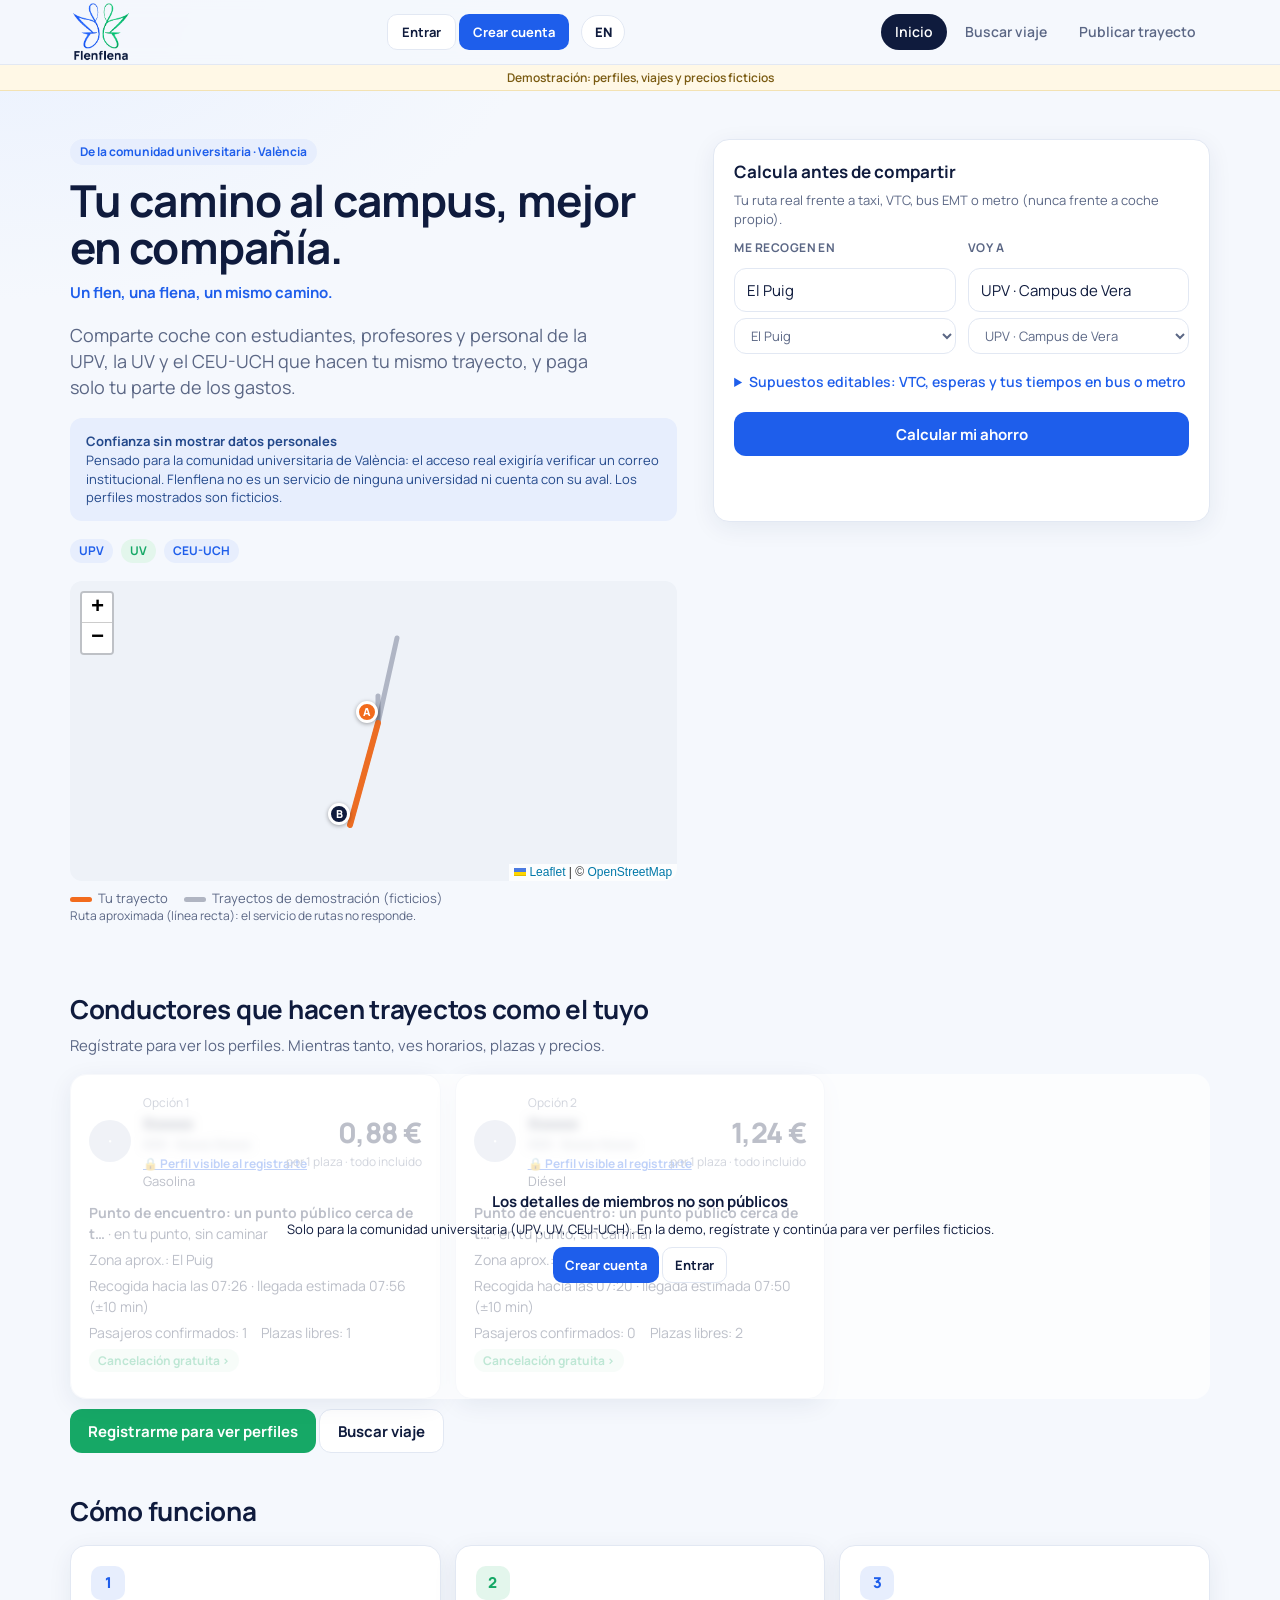
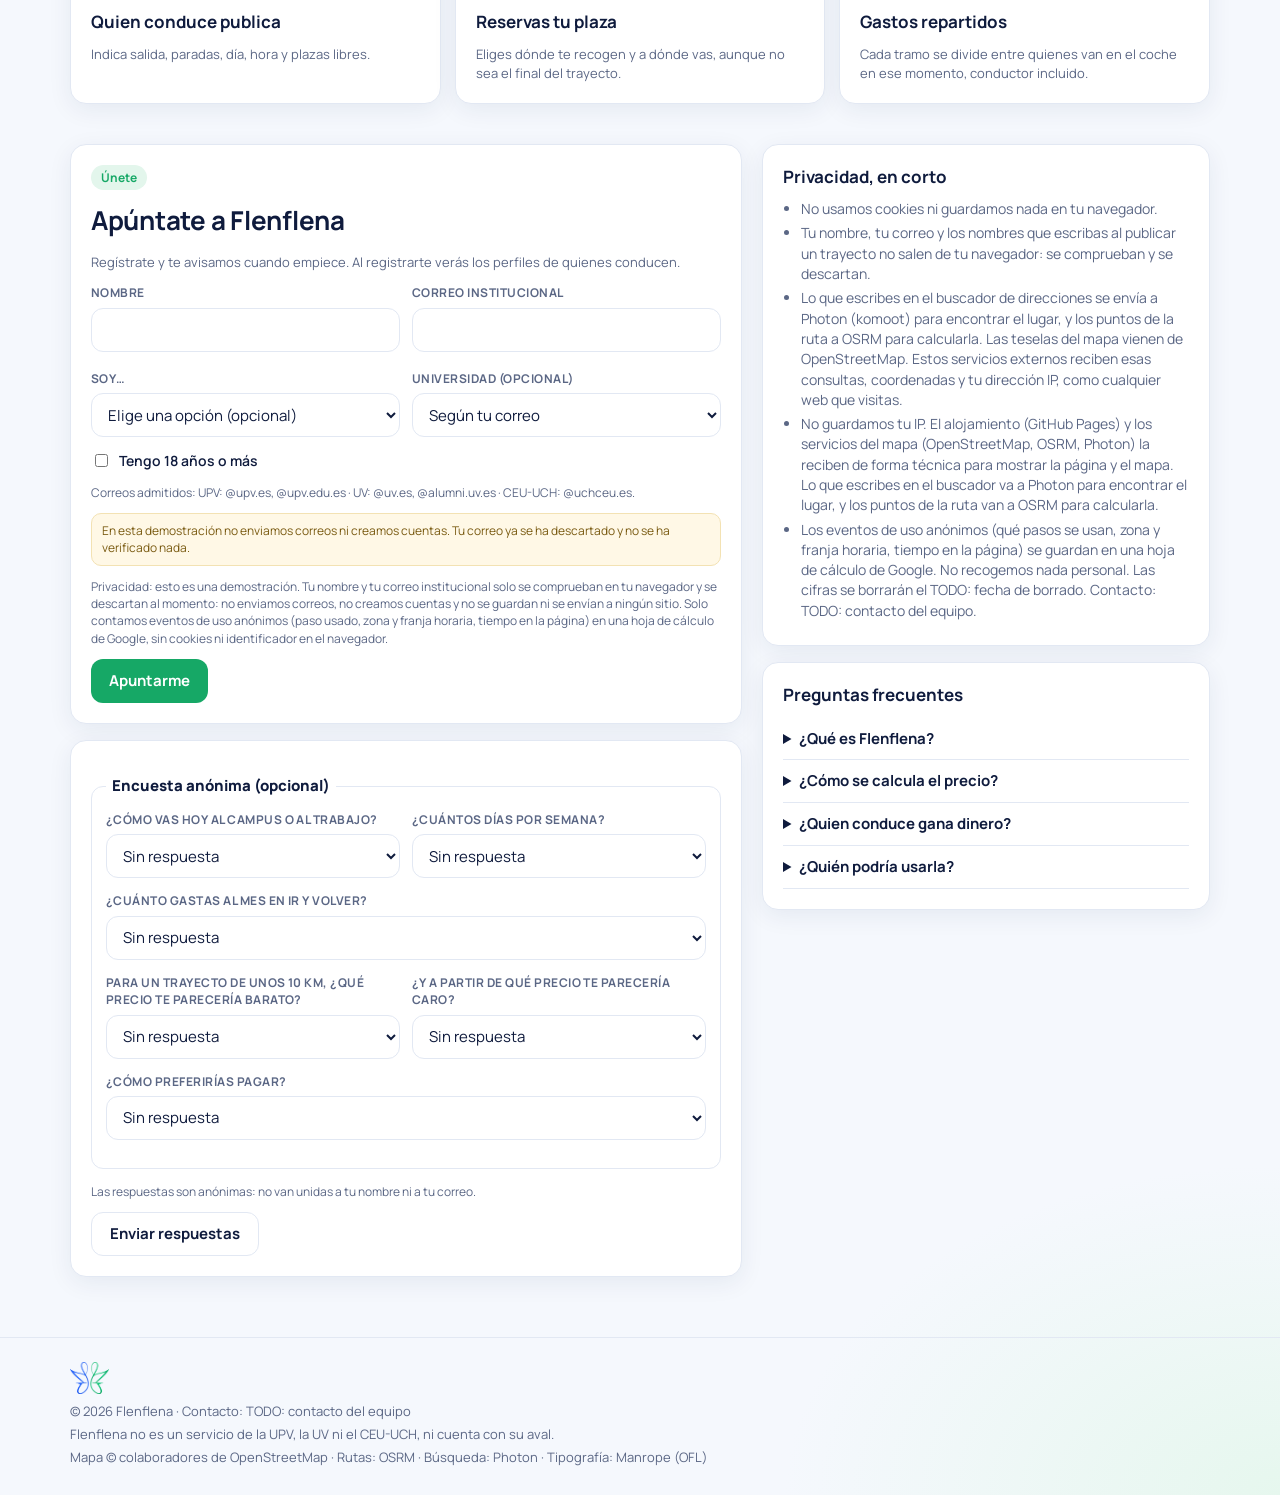
==== commit 19274d2d: "v3: dynamic homepage map (selected route + fictitious demo trips); top-aligned hero" ====
--- a/v3/index.html
+++ b/v3/index.html
@@ -46,6 +46,11 @@
         <p class="lead" id="heroLead"></p>
         <div class="trustbox"><b data-i18n="trust_t"></b><br><span data-i18n="trust"></span></div>
         <div class="unis"><span class="chip">UPV</span><span class="chip g">UV</span><span class="chip">CEU-UCH</span></div>
+        <div class="hmapwrap">
+          <div id="h-map" class="mapbox hmap" role="region" data-i18n-aria="hm_aria"></div>
+          <div class="hm-legend small"><span><i class="sw sel"></i><span data-i18n="hm_sel"></span></span> <span><i class="sw demo"></i><span data-i18n="hm_demo"></span></span></div>
+          <div class="tiny muted" id="h-map-note" aria-live="polite"></div>
+        </div>
       </div>
       <div class="card pad" id="calc">
         <h3 data-i18n="sv_title"></h3>
--- a/v3/css/styles.css
+++ b/v3/css/styles.css
@@ -86,7 +86,7 @@
 .status.warn{margin-top:10px}
 
 /* inicio */
-.hero{display:grid;grid-template-columns:1.1fr .9fr;gap:36px;align-items:center;padding:20px 0 30px}
+.hero{display:grid;grid-template-columns:1.1fr .9fr;gap:36px;align-items:start;padding:20px 0 30px}
 .hero p.lead{font-size:18px;color:var(--muted);max-width:520px}
 .hero .unis{display:flex;gap:8px;margin:18px 0 0;flex-wrap:wrap}
 .stats{display:grid;grid-template-columns:repeat(3,1fr);gap:14px;margin-top:30px}
@@ -315,3 +315,11 @@
   .row3{grid-template-columns:1fr 1fr}
   .headline strong{font-size:18px}
 }
+
+/* Mapa de la portada */
+.hmapwrap{margin-top:18px}
+.mapbox.hmap{height:300px}
+.hm-legend{display:flex;gap:16px;flex-wrap:wrap;margin-top:8px;color:var(--muted)}
+.hm-legend .sw{display:inline-block;width:22px;height:5px;border-radius:3px;vertical-align:middle;margin-right:6px}
+.hm-legend .sw.sel{background:#F26B1D}.hm-legend .sw.demo{background:#0F1B3D;opacity:.3}
+@media (max-width:900px){.mapbox.hmap{height:240px}}
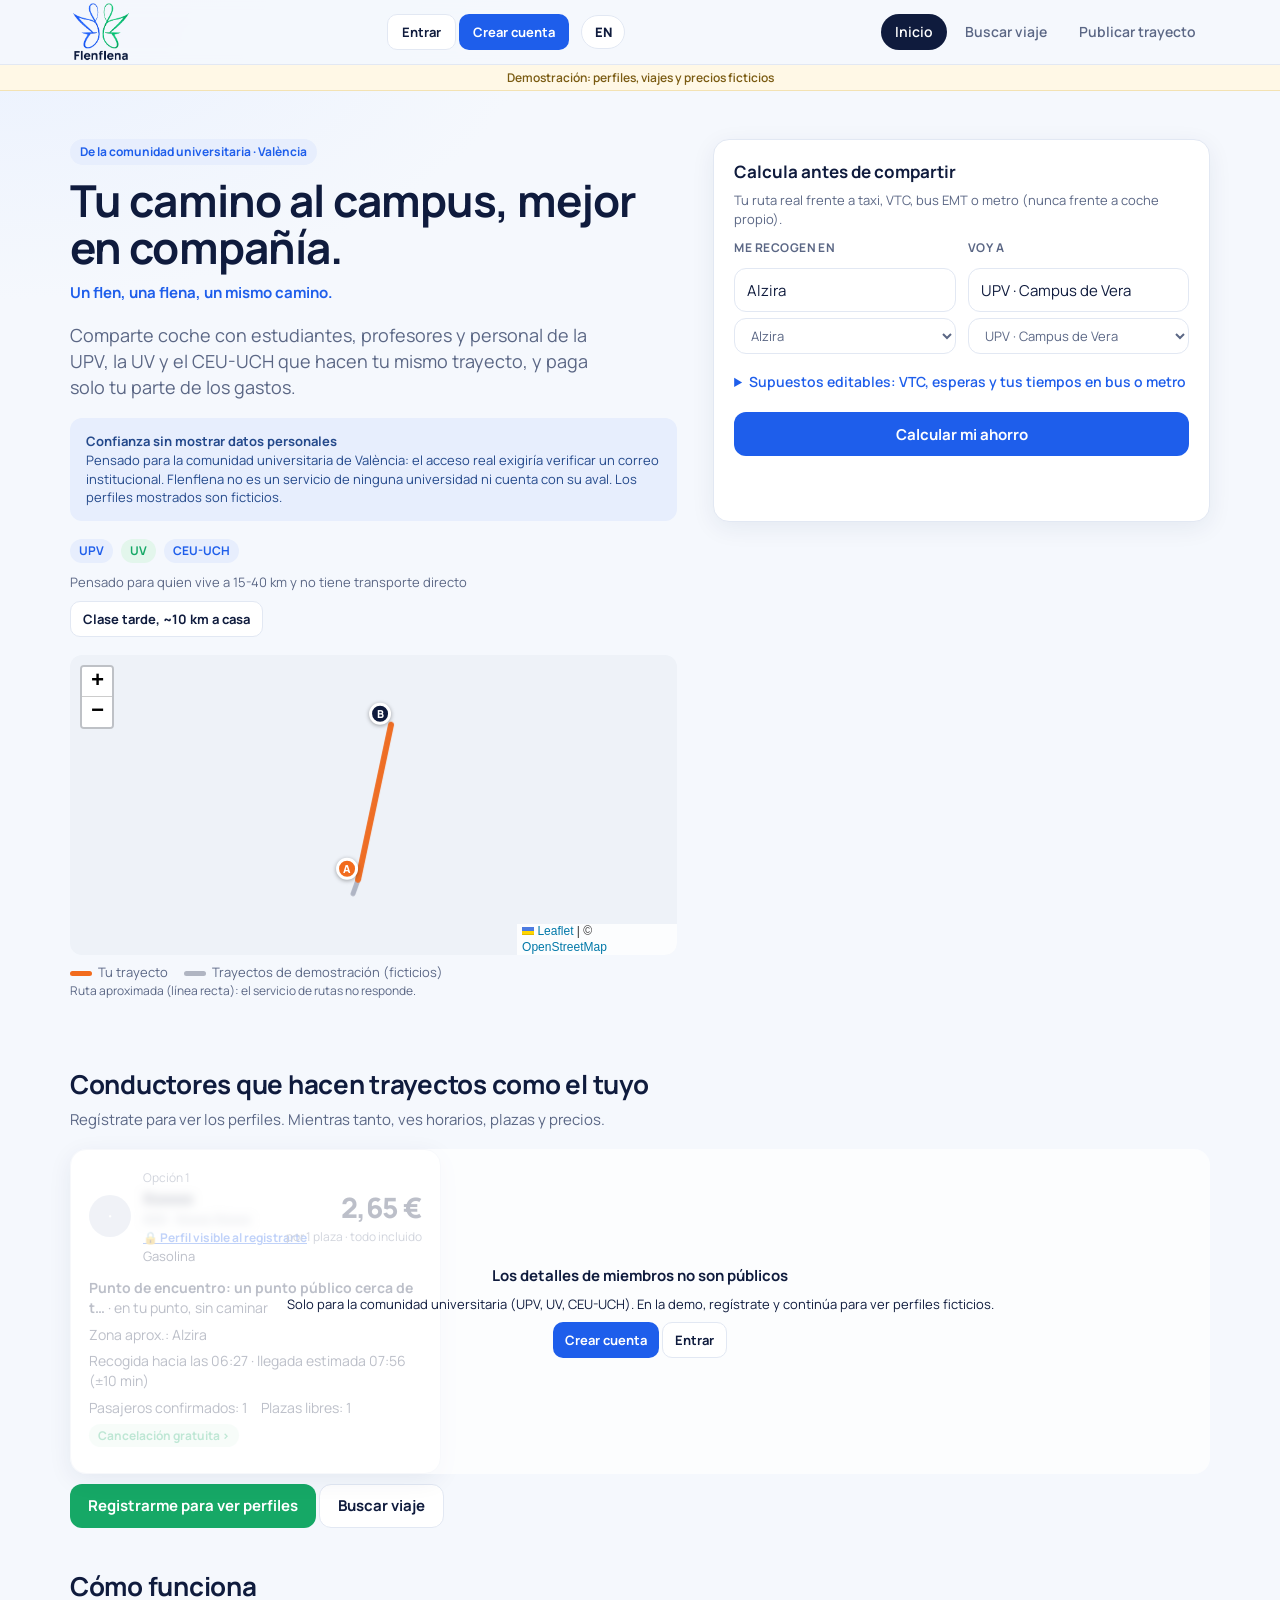
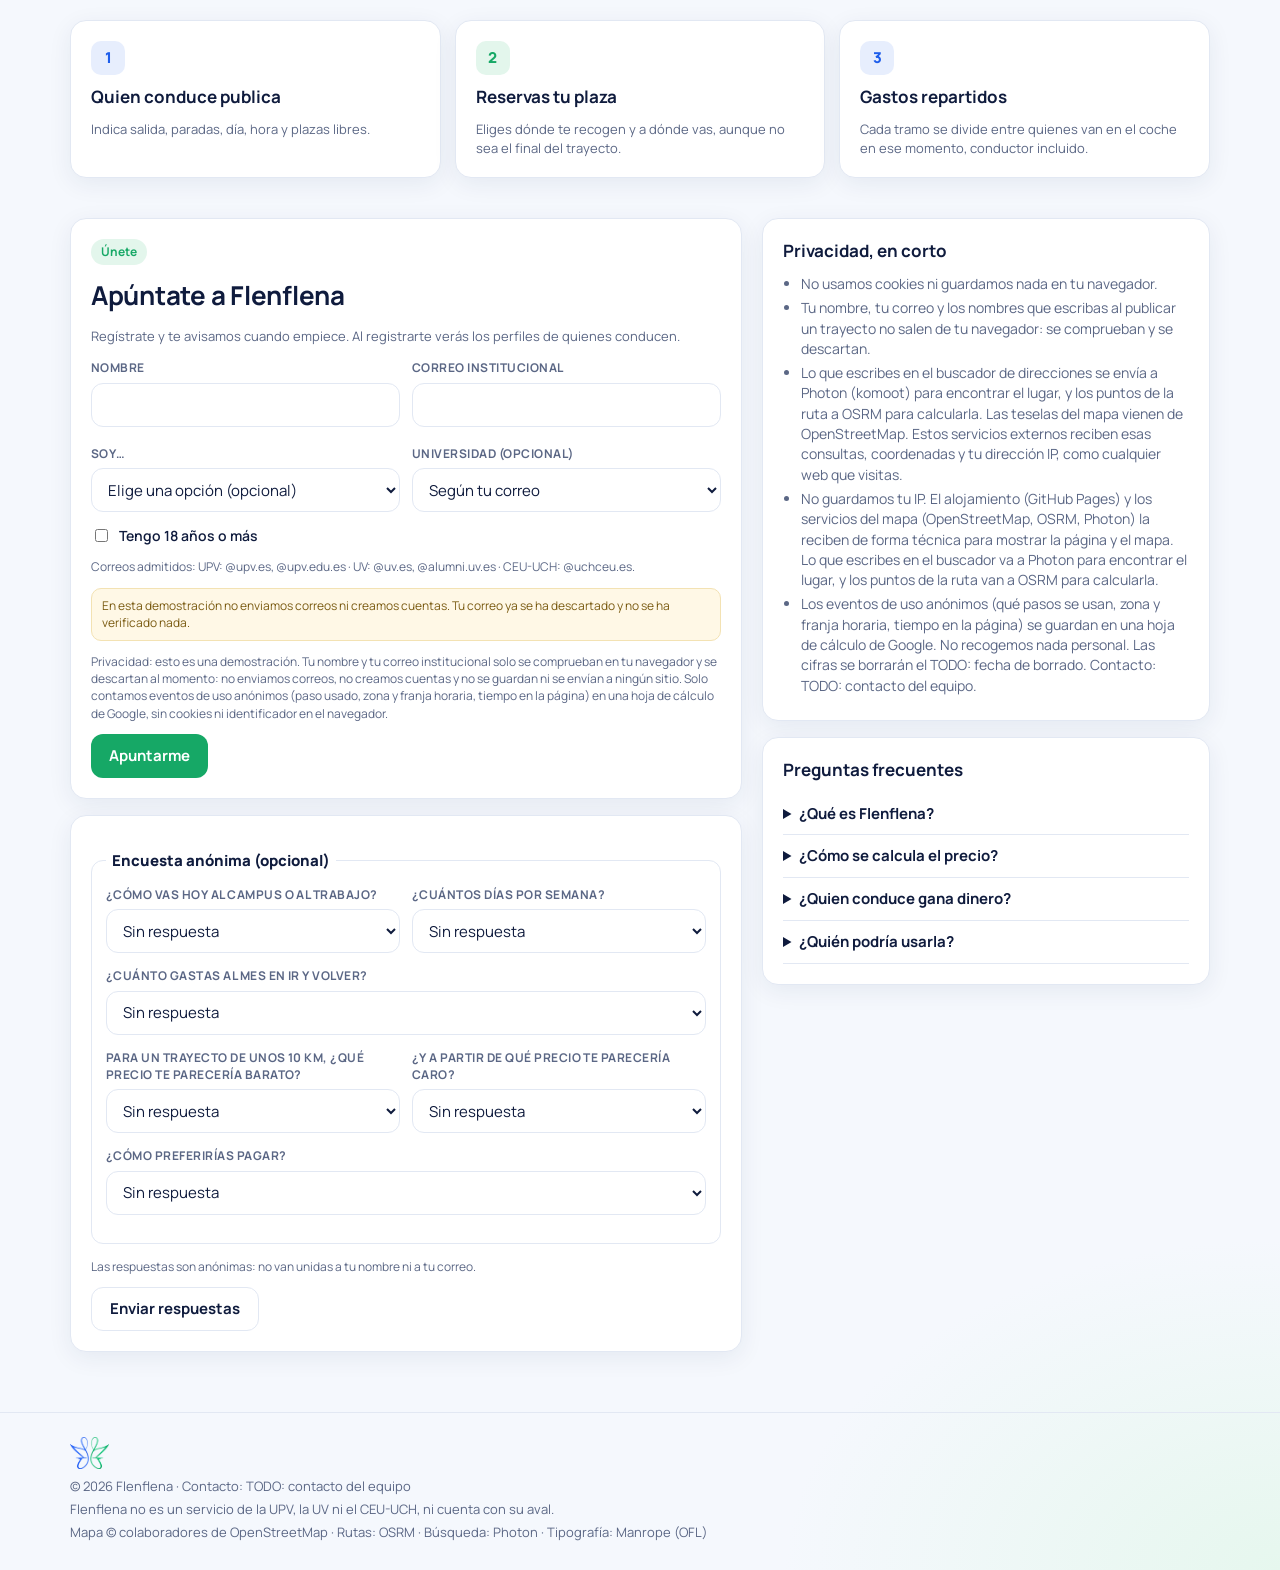
==== commit 2f3ae521: "v3: longer-trip defaults, late-class preset, driver payout and book note Alzira→UPV as default searc" ====
--- a/v3/index.html
+++ b/v3/index.html
@@ -46,6 +46,8 @@
         <p class="lead" id="heroLead"></p>
         <div class="trustbox"><b data-i18n="trust_t"></b><br><span data-i18n="trust"></span></div>
         <div class="unis"><span class="chip">UPV</span><span class="chip g">UV</span><span class="chip">CEU-UCH</span></div>
+        <p class="small muted focus-line" data-i18n="focus_line"></p>
+        <p class="presets"><button class="btn ghost sm" type="button" id="h-preset-late" data-i18n="preset_late"></button></p>
         <div class="hmapwrap">
           <div id="h-map" class="mapbox hmap" role="region" data-i18n-aria="hm_aria"></div>
           <div class="hm-legend small"><span><i class="sw sel"></i><span data-i18n="hm_sel"></span></span> <span><i class="sw demo"></i><span data-i18n="hm_demo"></span></span></div>
@@ -170,6 +172,8 @@
     <span class="eyebrow g" data-i18n="rider"></span>
     <h2 data-i18n="s_title"></h2>
     <p class="sub" data-i18n="s_sub"></p>
+    <p class="small muted focus-line" data-i18n="focus_line"></p>
+    <p class="presets"><button class="btn ghost sm" type="button" id="s-preset-late" data-i18n="preset_late"></button></p>
     <div class="card pad">
       <div class="searchbar">
         <div class="field addr" data-addr="s-from"><label for="s-from" data-i18n="pick_me"></label>
--- a/v3/css/styles.css
+++ b/v3/css/styles.css
@@ -86,7 +86,7 @@
 .status.warn{margin-top:10px}
 
 /* inicio */
-.hero{display:grid;grid-template-columns:1.1fr .9fr;gap:36px;align-items:start;padding:20px 0 30px}
+.hero{display:grid;grid-template-columns:minmax(0,1.1fr) minmax(0,.9fr);gap:36px;align-items:start;padding:20px 0 30px}
 .hero p.lead{font-size:18px;color:var(--muted);max-width:520px}
 .hero .unis{display:flex;gap:8px;margin:18px 0 0;flex-wrap:wrap}
 .stats{display:grid;grid-template-columns:repeat(3,1fr);gap:14px;margin-top:30px}
@@ -198,6 +198,7 @@
 @media (max-width:900px){
   h1{font-size:34px}
   .hero,.grid2,.calc,.two{grid-template-columns:1fr}
+  .hero{grid-template-columns:minmax(0,1fr)}
   .sticky{position:static}
   .searchbar{grid-template-columns:1fr}
   .searchbar2{grid-template-columns:1fr 1fr}
@@ -317,9 +318,23 @@
 }
 
 /* Mapa de la portada */
-.hmapwrap{margin-top:18px}
+.hero>*{min-width:0}
+.hmapwrap{margin-top:18px;width:100%;max-width:100%;min-width:0}
+.mapbox.hmap{width:100%;max-width:100%}
+.hmap .leaflet-control-attribution{white-space:normal;max-width:calc(100% - 8px);line-height:1.3}
 .mapbox.hmap{height:300px}
-.hm-legend{display:flex;gap:16px;flex-wrap:wrap;margin-top:8px;color:var(--muted)}
+.hm-legend{display:flex;gap:6px 16px;flex-wrap:wrap;min-width:0;margin-top:8px;color:var(--muted)}
+.hm-legend>span{min-width:0;overflow-wrap:anywhere}
 .hm-legend .sw{display:inline-block;width:22px;height:5px;border-radius:3px;vertical-align:middle;margin-right:6px}
 .hm-legend .sw.sel{background:#F26B1D}.hm-legend .sw.demo{background:#0F1B3D;opacity:.3}
 @media (max-width:900px){.mapbox.hmap{height:240px}}
+
+/* Trayectos largos: línea de enfoque, atajo y notas de precio */
+.focus-line{margin:10px 0 0;max-width:56ch;overflow-wrap:anywhere}
+.presets{display:flex;flex-wrap:wrap;gap:8px;margin:10px 0 0}
+.presets .btn{white-space:normal;height:auto;min-height:36px;line-height:1.25;text-align:center;max-width:100%}
+.book-note{margin:8px 0 0;text-align:right;overflow-wrap:anywhere;max-width:100%}
+.p-payout{margin:12px 0 0;font-weight:700;overflow-wrap:anywhere}
+@media (max-width:520px){
+  .book-note{text-align:left}
+}
